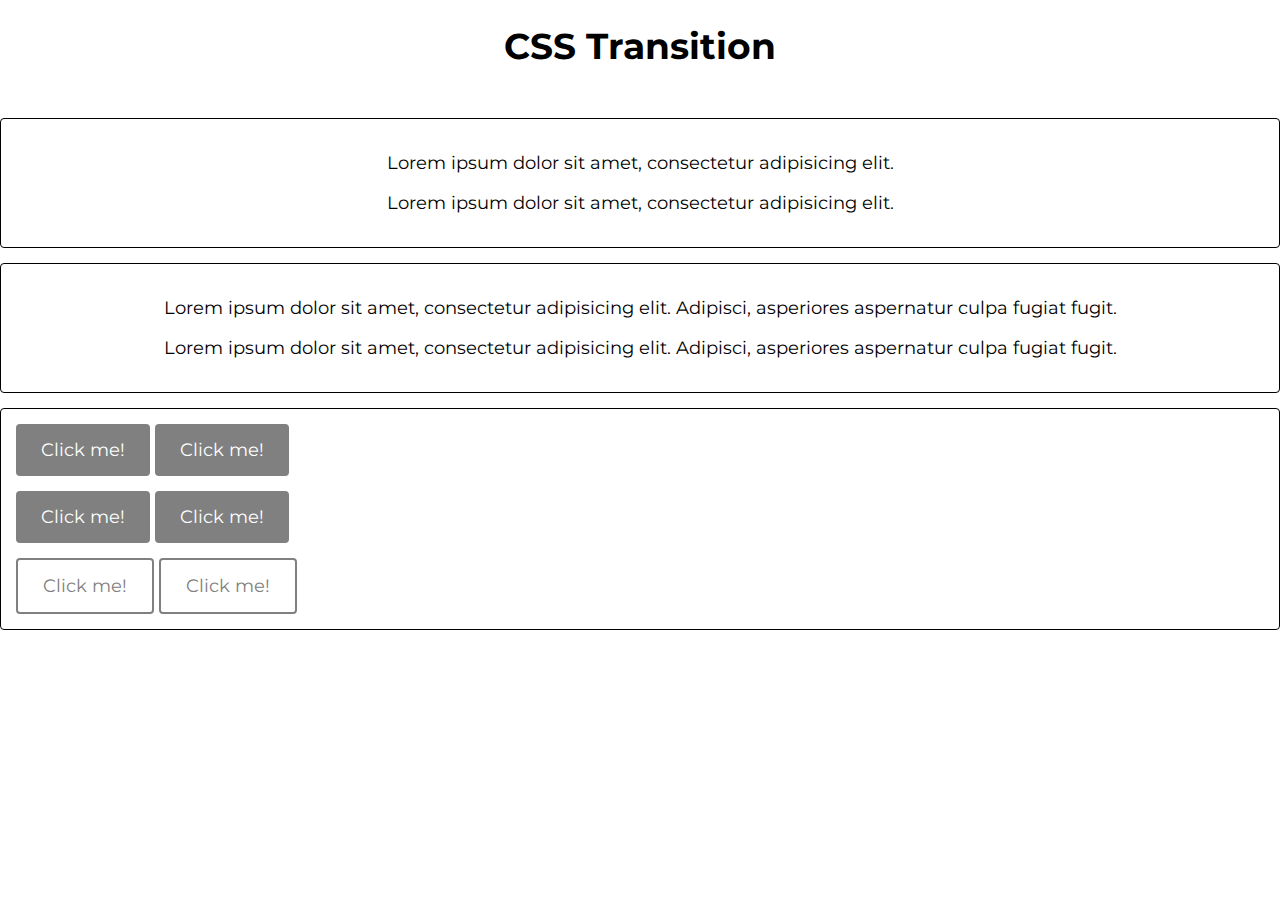
==== transition/index.html @ 91167716 "start" ====
<!doctype html>
<html lang="en">
<head>
    <meta charset="UTF-8">
    <base href="../">
    <meta name="viewport"
          content="width=device-width, user-scalable=no, initial-scale=1.0, maximum-scale=1.0, minimum-scale=1.0">
    <meta http-equiv="X-UA-Compatible" content="ie=edge">
    <link rel="stylesheet" href="css/index.css">
    <link rel="stylesheet" href="css/transition.css">
    <link rel="preconnect" href="https://fonts.gstatic.com">
    <link href="https://fonts.googleapis.com/css2?family=Montserrat:ital,wght@0,600;0,800;1,400&display=swap"
          rel="stylesheet">
    <title>CSS Transition</title>
</head>
<body>
<div class="container">
    <h1 class="title">CSS Transition</h1>

    <div class="panel">
        <p class="text-center text-transition">
            Lorem ipsum dolor sit amet, consectetur adipisicing elit.
        </p>

        <p class="text-center transitioned text-transition">
            Lorem ipsum dolor sit amet, consectetur adipisicing elit.
        </p>
    </div>

    <div class="panel">
        <p class="text-center fs-transition">
            Lorem ipsum dolor sit amet, consectetur adipisicing elit. Adipisci, asperiores aspernatur culpa fugiat fugit.
        </p>
        <p class="text-center transitioned fs-transition">
            Lorem ipsum dolor sit amet, consectetur adipisicing elit. Adipisci, asperiores aspernatur culpa fugiat fugit.
        </p>
    </div>

    <div class="panel">
        <div class="row">
            <button class="button opacity-transition">Click me!</button>
            <button class="transitioned button opacity-transition">Click me!</button>
        </div>

        <div class="row">
            <button class="button btn-colored">Click me!</button>
            <button class="transitioned button btn-colored">Click me!</button>
        </div>

        <div class="row">
            <button class="button btn-bordered">Click me!</button>
            <button class="transitioned button btn-bordered">Click me!</button>
        </div>
    </div>
</div>
</body>
</html>
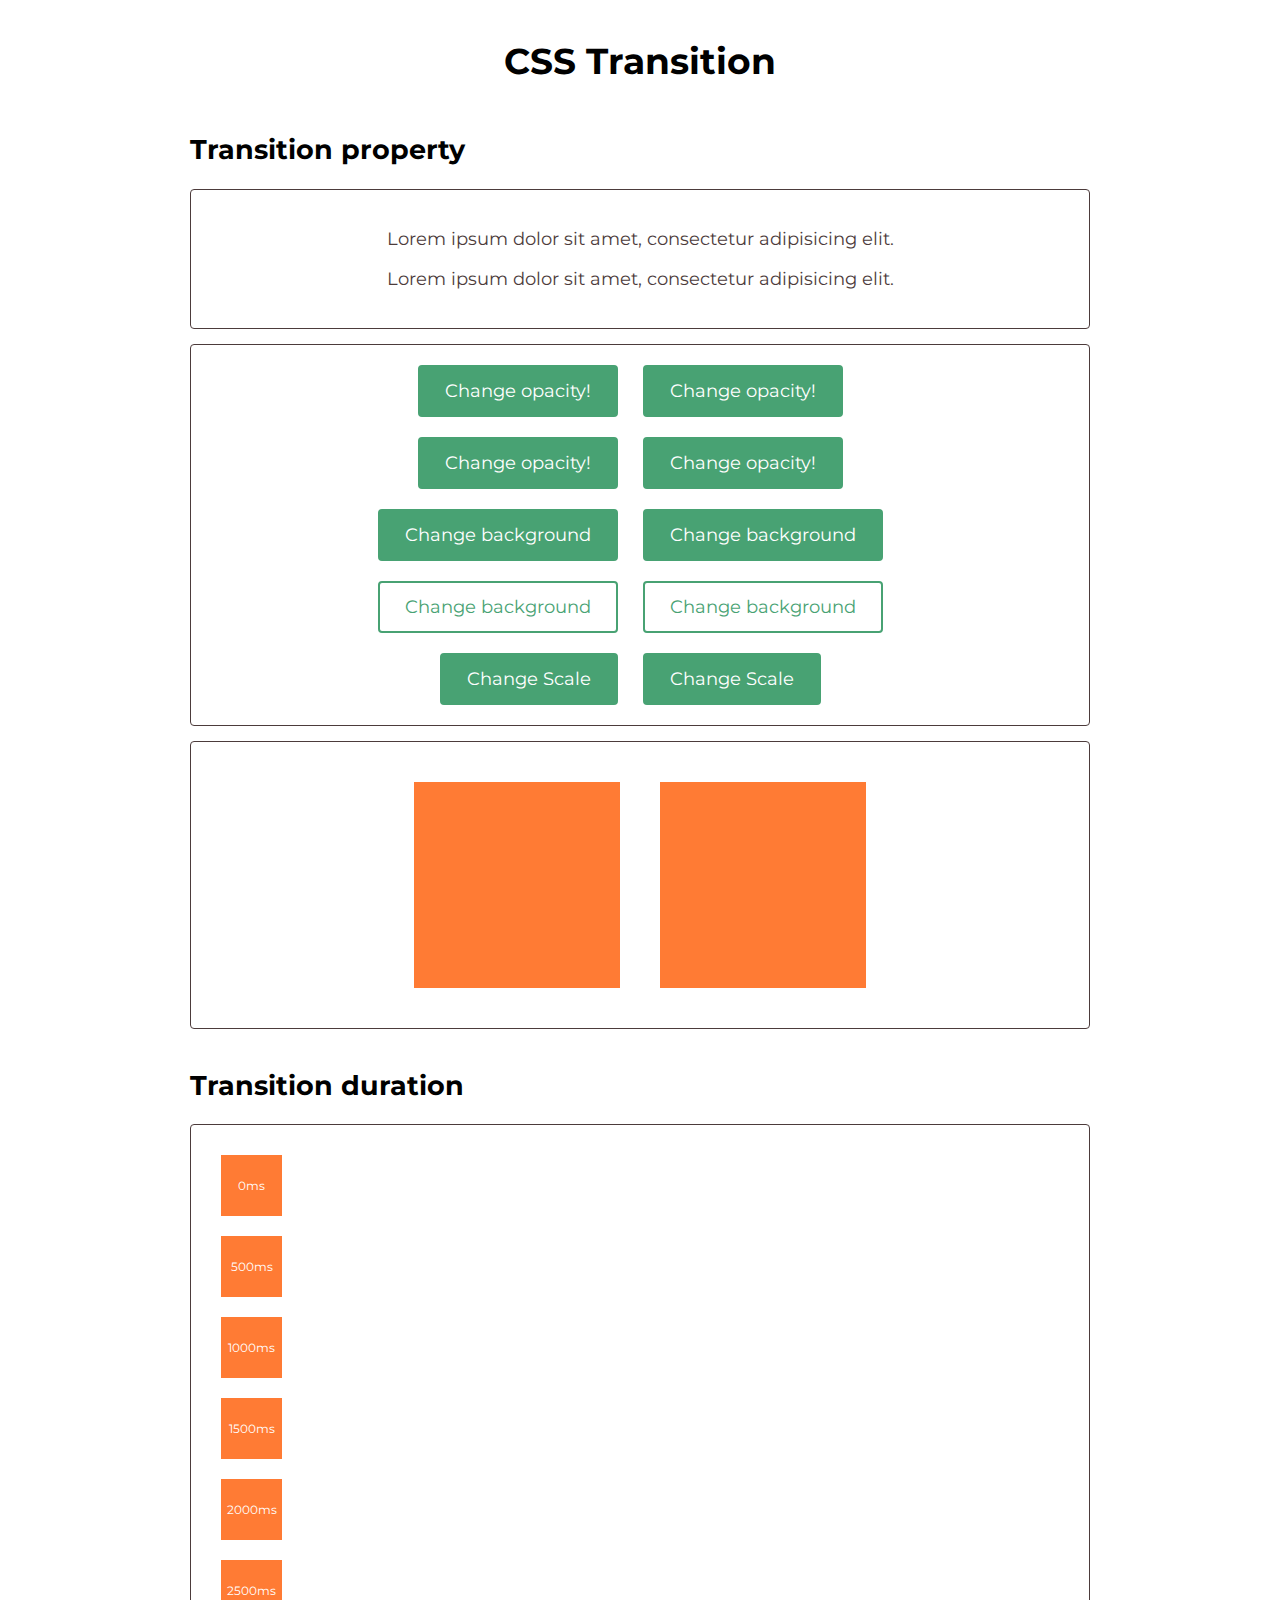
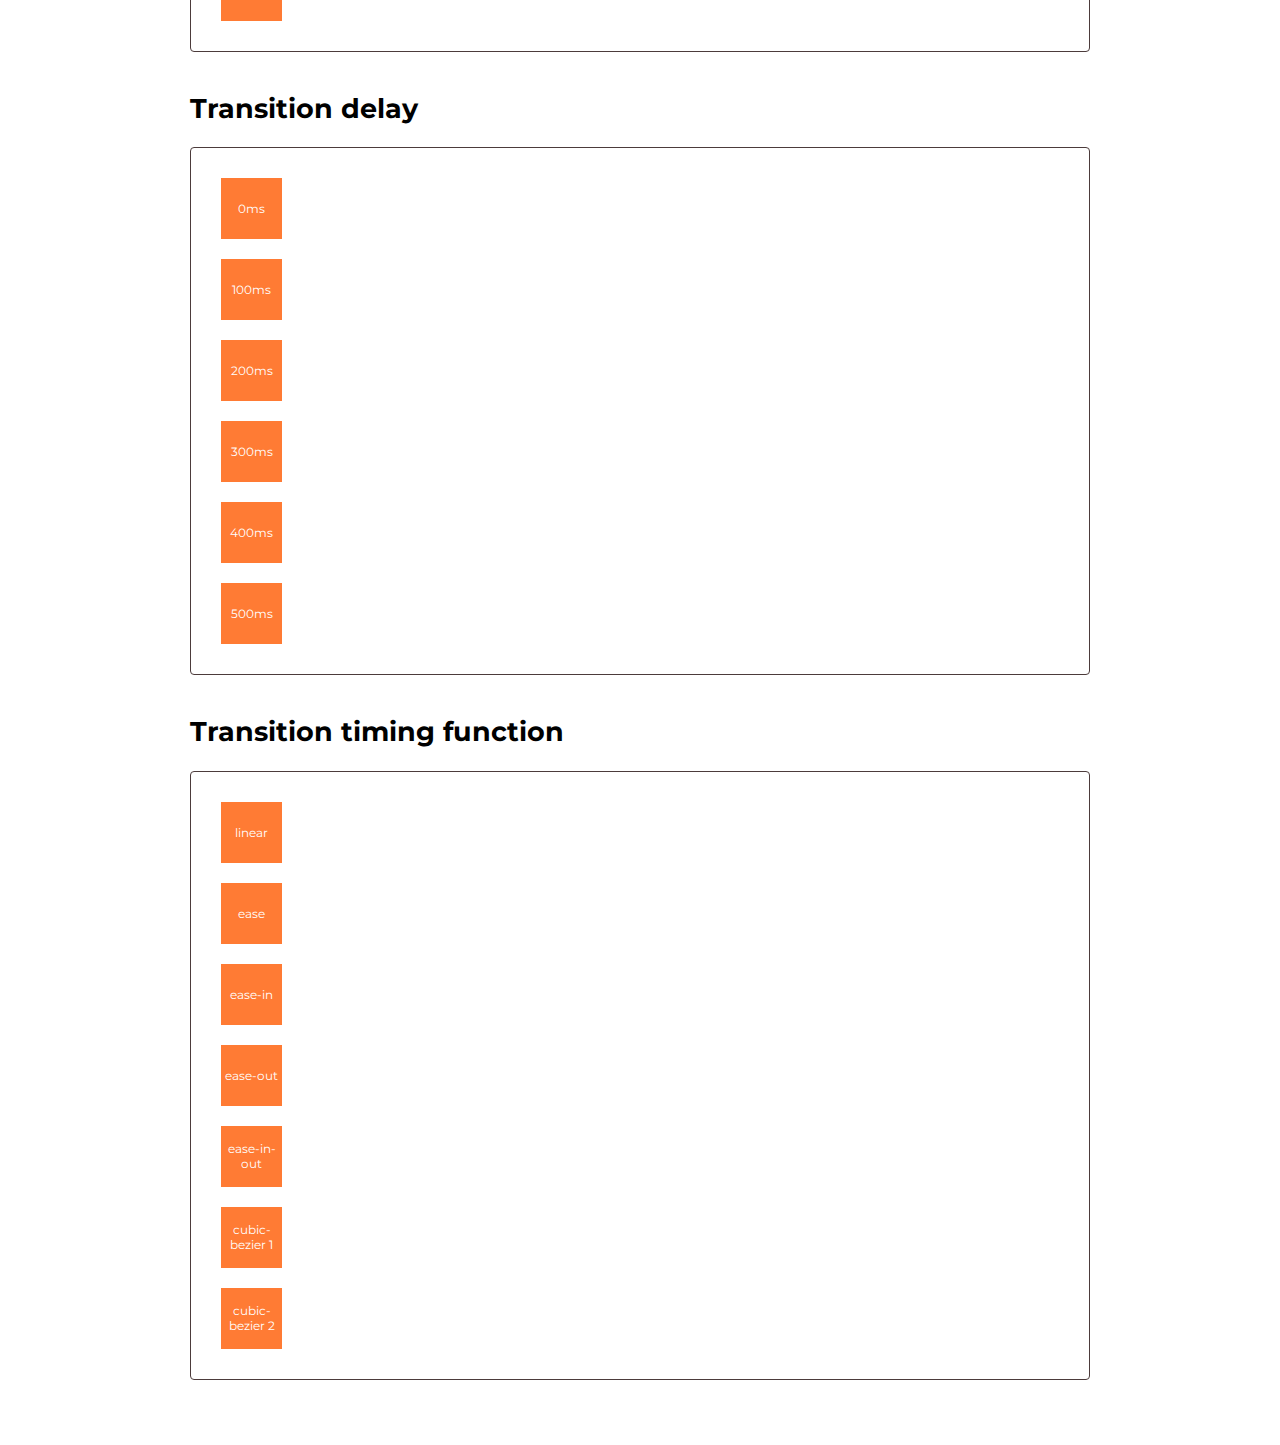
==== commit 35589ece: "Add transition examples" ====
--- a/transition/index.html
+++ b/transition/index.html
@@ -17,39 +17,155 @@
 <div class="container">
     <h1 class="title">CSS Transition</h1>
 
-    <div class="panel">
-        <p class="text-center text-transition">
+    <h2>Transition property</h2>
+    <div class="panel text-center">
+        <p class="text-red">
             Lorem ipsum dolor sit amet, consectetur adipisicing elit.
         </p>
 
-        <p class="text-center transitioned text-transition">
+        <p class="transitioned text-red">
             Lorem ipsum dolor sit amet, consectetur adipisicing elit.
         </p>
     </div>
 
-    <div class="panel">
-        <p class="text-center fs-transition">
-            Lorem ipsum dolor sit amet, consectetur adipisicing elit. Adipisci, asperiores aspernatur culpa fugiat fugit.
-        </p>
-        <p class="text-center transitioned fs-transition">
-            Lorem ipsum dolor sit amet, consectetur adipisicing elit. Adipisci, asperiores aspernatur culpa fugiat fugit.
-        </p>
+    <div class="panel text-center">
+        <div class="row">
+            <button class="button opacity-transition">Change opacity!</button>
+            <button class="transitioned button opacity-transition">Change opacity!</button>
+        </div>
+
+        <div class="row">
+            <button class="button btn-shadowed">Change opacity!</button>
+            <button class="transitioned button btn-shadowed">Change opacity!</button>
+        </div>
+
+        <div class="row">
+            <button class="button btn-colored">Change background</button>
+            <button class="transitioned button btn-colored">Change background</button>
+        </div>
+
+        <div class="row">
+            <button class="button btn-bordered">Change background</button>
+            <button class="transitioned button btn-bordered">Change background</button>
+        </div>
+
+        <div class="row">
+            <button class="button btn-scaled">Change Scale</button>
+            <button class="transitioned button btn-scaled">Change Scale</button>
+        </div>
     </div>
 
     <div class="panel">
+        <div class="row flex j-c-center ">
+            <div class="box"></div>
+            <div class="box transitioned"></div>
+        </div>
+    </div>
+
+    <h2>Transition duration</h2>
+    <div class="panel transitioned time-funcs">
         <div class="row">
-            <button class="button opacity-transition">Click me!</button>
-            <button class="transitioned button opacity-transition">Click me!</button>
+            <div class="box box-sm box-move-right">
+                <span>0ms</span>
+            </div>
         </div>
+        <div class="row">
+            <div class="box box-sm box-move-right duration-1">
+                <span>500ms</span>
+            </div>
+        </div>
+        <div class="row">
+            <div class="box box-sm box-move-right duration-2">
+                <span>1000ms</span>
+            </div>
+        </div>
+        <div class="row">
+            <div class="box box-sm box-move-right duration-3">
+                <span>1500ms</span>
+            </div>
+        </div>
+        <div class="row">
+            <div class="box box-sm box-move-right duration-4">
+                <span>2000ms</span>
+            </div>
+        </div>
+        <div class="row">
+            <div class="box box-sm box-move-right duration-5">
+                <span>2500ms</span>
+            </div>
+        </div>
+    </div>
 
+    <h2>Transition delay</h2>
+    <div class="panel transitioned time-funcs">
         <div class="row">
-            <button class="button btn-colored">Click me!</button>
-            <button class="transitioned button btn-colored">Click me!</button>
+            <div class="box box-sm box-move-right transitioned-long">
+                <span>0ms</span>
+            </div>
         </div>
+        <div class="row">
+            <div class="box box-sm box-move-right transitioned-long delay-1">
+                <span>100ms</span>
+            </div>
+        </div>
+        <div class="row">
+            <div class="box box-sm box-move-right transitioned-long delay-2">
+                <span>200ms</span>
+            </div>
+        </div>
+        <div class="row">
+            <div class="box box-sm box-move-right transitioned-long delay-3">
+                <span>300ms</span>
+            </div>
+        </div>
+        <div class="row">
+            <div class="box box-sm box-move-right transitioned-long delay-4">
+                <span>400ms</span>
+            </div>
+        </div>
+        <div class="row">
+            <div class="box box-sm box-move-right transitioned-long delay-5">
+                <span>500ms</span>
+            </div>
+        </div>
+    </div>
 
+    <h2>Transition timing function</h2>
+    <div class="panel transitioned time-funcs">
         <div class="row">
-            <button class="button btn-bordered">Click me!</button>
-            <button class="transitioned button btn-bordered">Click me!</button>
+            <div class="box box-sm box-move-right transitioned-long linear">
+                <span>linear</span>
+            </div>
+        </div>
+        <div class="row">
+            <div class="box box-sm box-move-right transitioned-long ease">
+                <span>ease</span>
+            </div>
+        </div>
+        <div class="row">
+            <div class="box box-sm box-move-right transitioned-long ease-in">
+                <span>ease-in</span>
+            </div>
+        </div>
+        <div class="row">
+            <div class="box box-sm box-move-right transitioned-long ease-out">
+                <span>ease-out</span>
+            </div>
+        </div>
+        <div class="row">
+            <div class="box box-sm box-move-right transitioned-long ease-in-out">
+                <span>ease-in-out</span>
+            </div>
+        </div>
+        <div class="row">
+            <div class="box box-sm box-move-right transitioned-long custom-1">
+                <span>cubic-bezier 1</span>
+            </div>
+        </div>
+        <div class="row">
+            <div class="box box-sm box-move-right transitioned-long custom-2">
+                <span>cubic-bezier 2</span>
+            </div>
         </div>
     </div>
 </div>
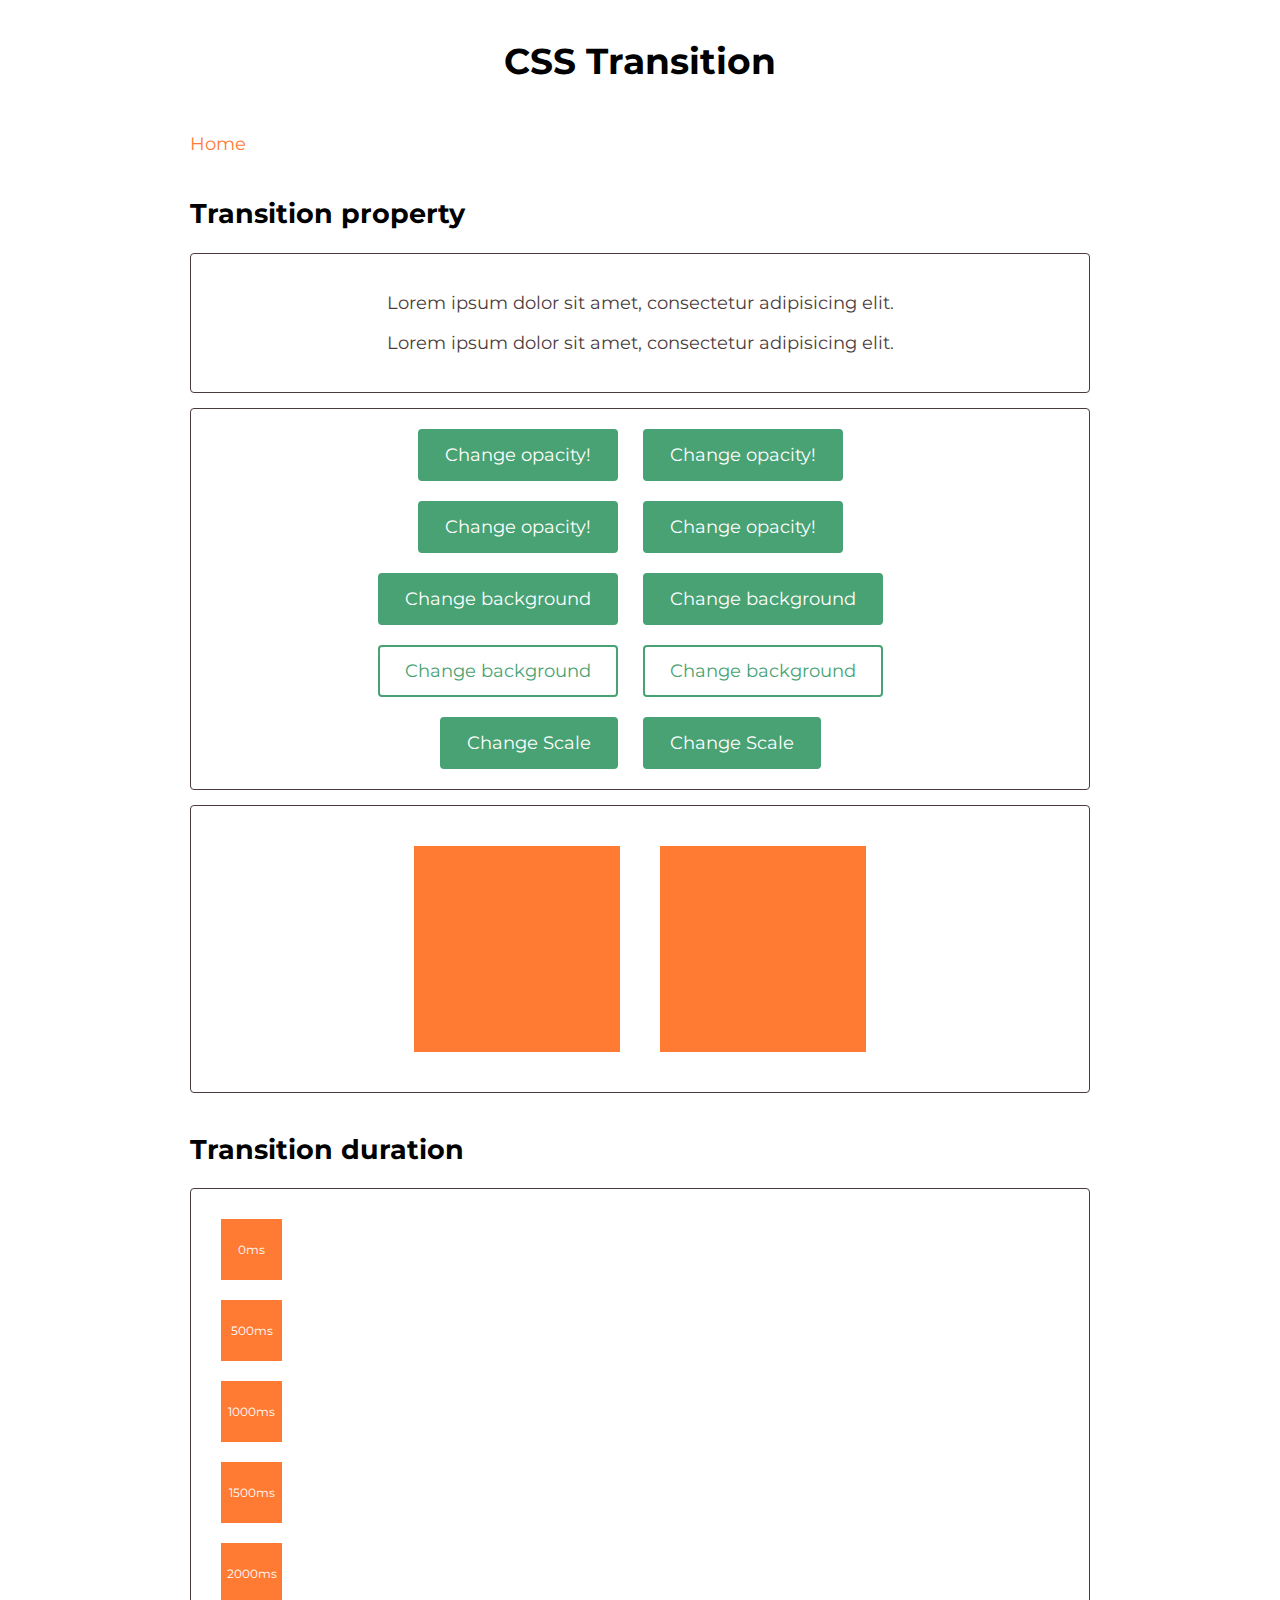
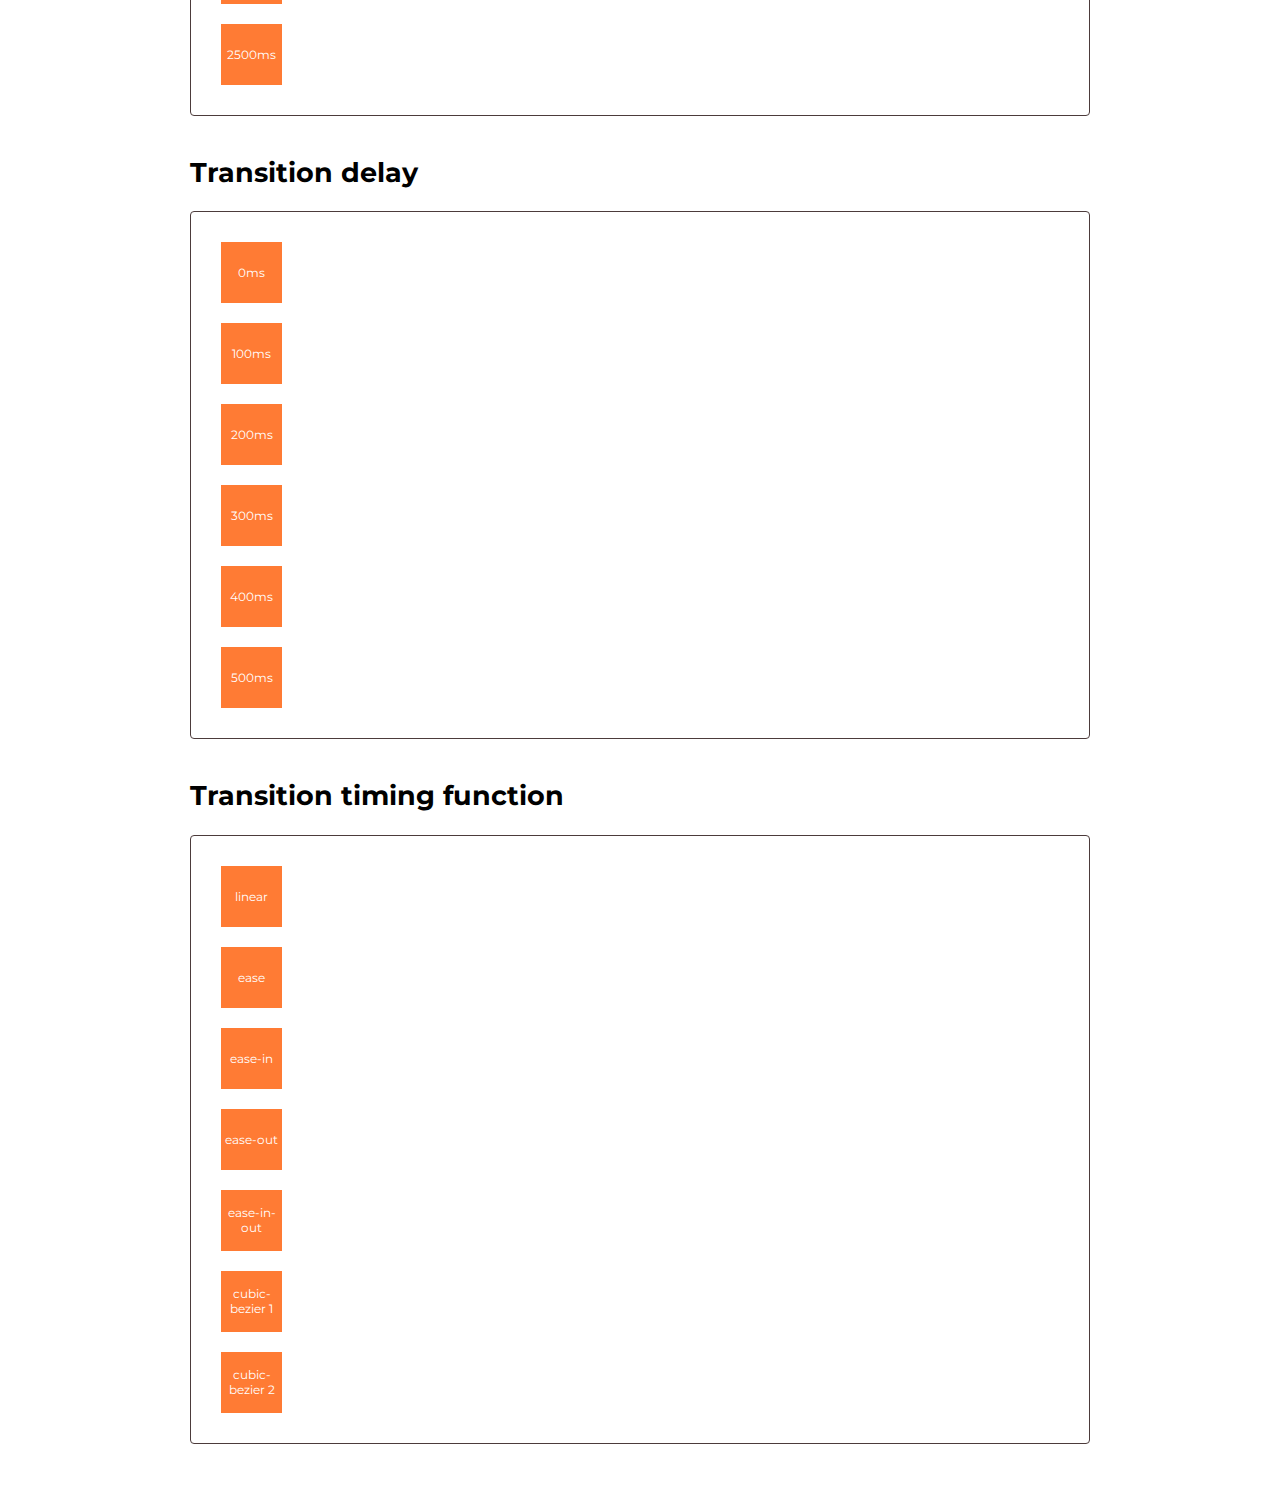
==== commit 1a494739: "Add transition examples" ====
--- a/transition/index.html
+++ b/transition/index.html
@@ -16,6 +16,9 @@
 <body>
 <div class="container">
     <h1 class="title">CSS Transition</h1>
+    <div>
+        <a href="/">Home</a>
+    </div>
 
     <h2>Transition property</h2>
     <div class="panel text-center">
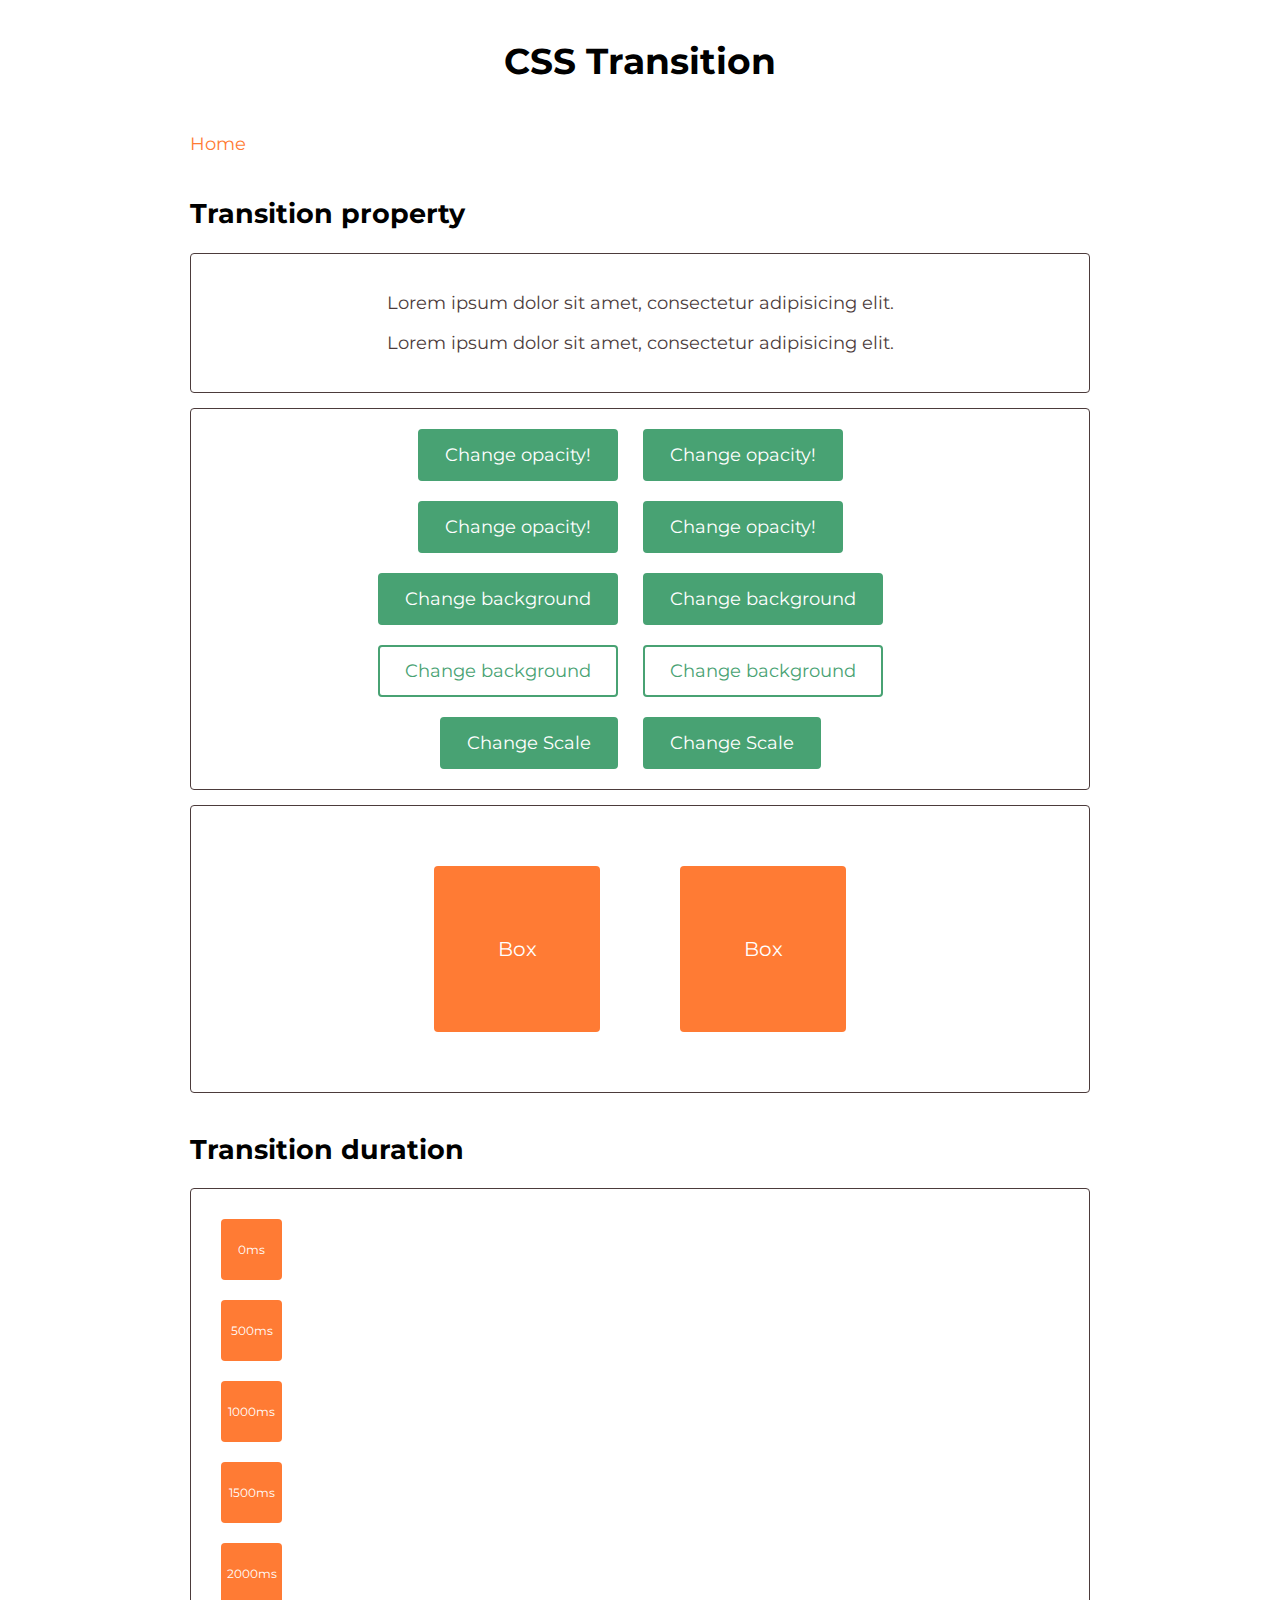
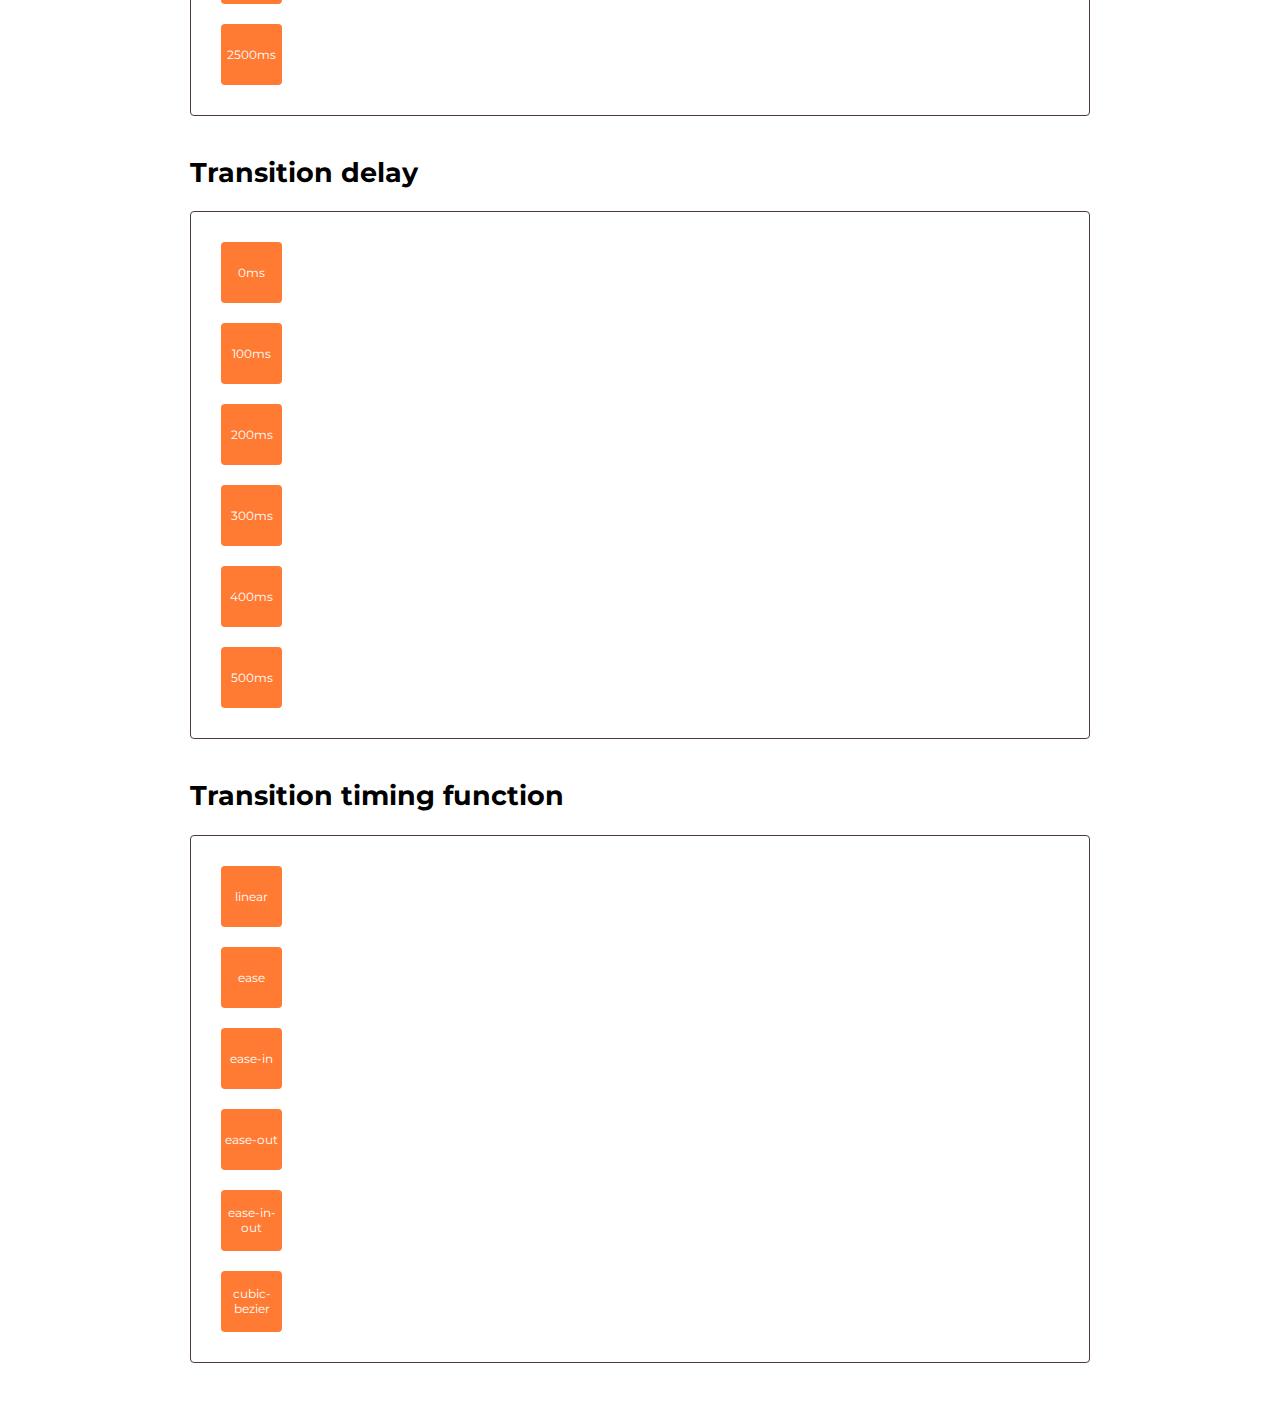
==== commit 2506d26a: "Add animation examples" ====
--- a/transition/index.html
+++ b/transition/index.html
@@ -17,7 +17,7 @@
 <div class="container">
     <h1 class="title">CSS Transition</h1>
     <div>
-        <a href="/">Home</a>
+        <a href="./">Home</a>
     </div>
 
     <h2>Transition property</h2>
@@ -33,8 +33,8 @@
 
     <div class="panel text-center">
         <div class="row">
-            <button class="button opacity-transition">Change opacity!</button>
-            <button class="transitioned button opacity-transition">Change opacity!</button>
+            <button class="button opacity-75">Change opacity!</button>
+            <button class="transitioned button opacity-75">Change opacity!</button>
         </div>
 
         <div class="row">
@@ -60,8 +60,8 @@
 
     <div class="panel">
         <div class="row flex j-c-center ">
-            <div class="box"></div>
-            <div class="box transitioned"></div>
+            <div class="box box-rotate">Box</div>
+            <div class="box box-rotate transitioned">Box</div>
         </div>
     </div>
 
@@ -162,12 +162,7 @@
         </div>
         <div class="row">
             <div class="box box-sm box-move-right transitioned-long custom-1">
-                <span>cubic-bezier 1</span>
-            </div>
-        </div>
-        <div class="row">
-            <div class="box box-sm box-move-right transitioned-long custom-2">
-                <span>cubic-bezier 2</span>
+                <span>cubic-bezier</span>
             </div>
         </div>
     </div>
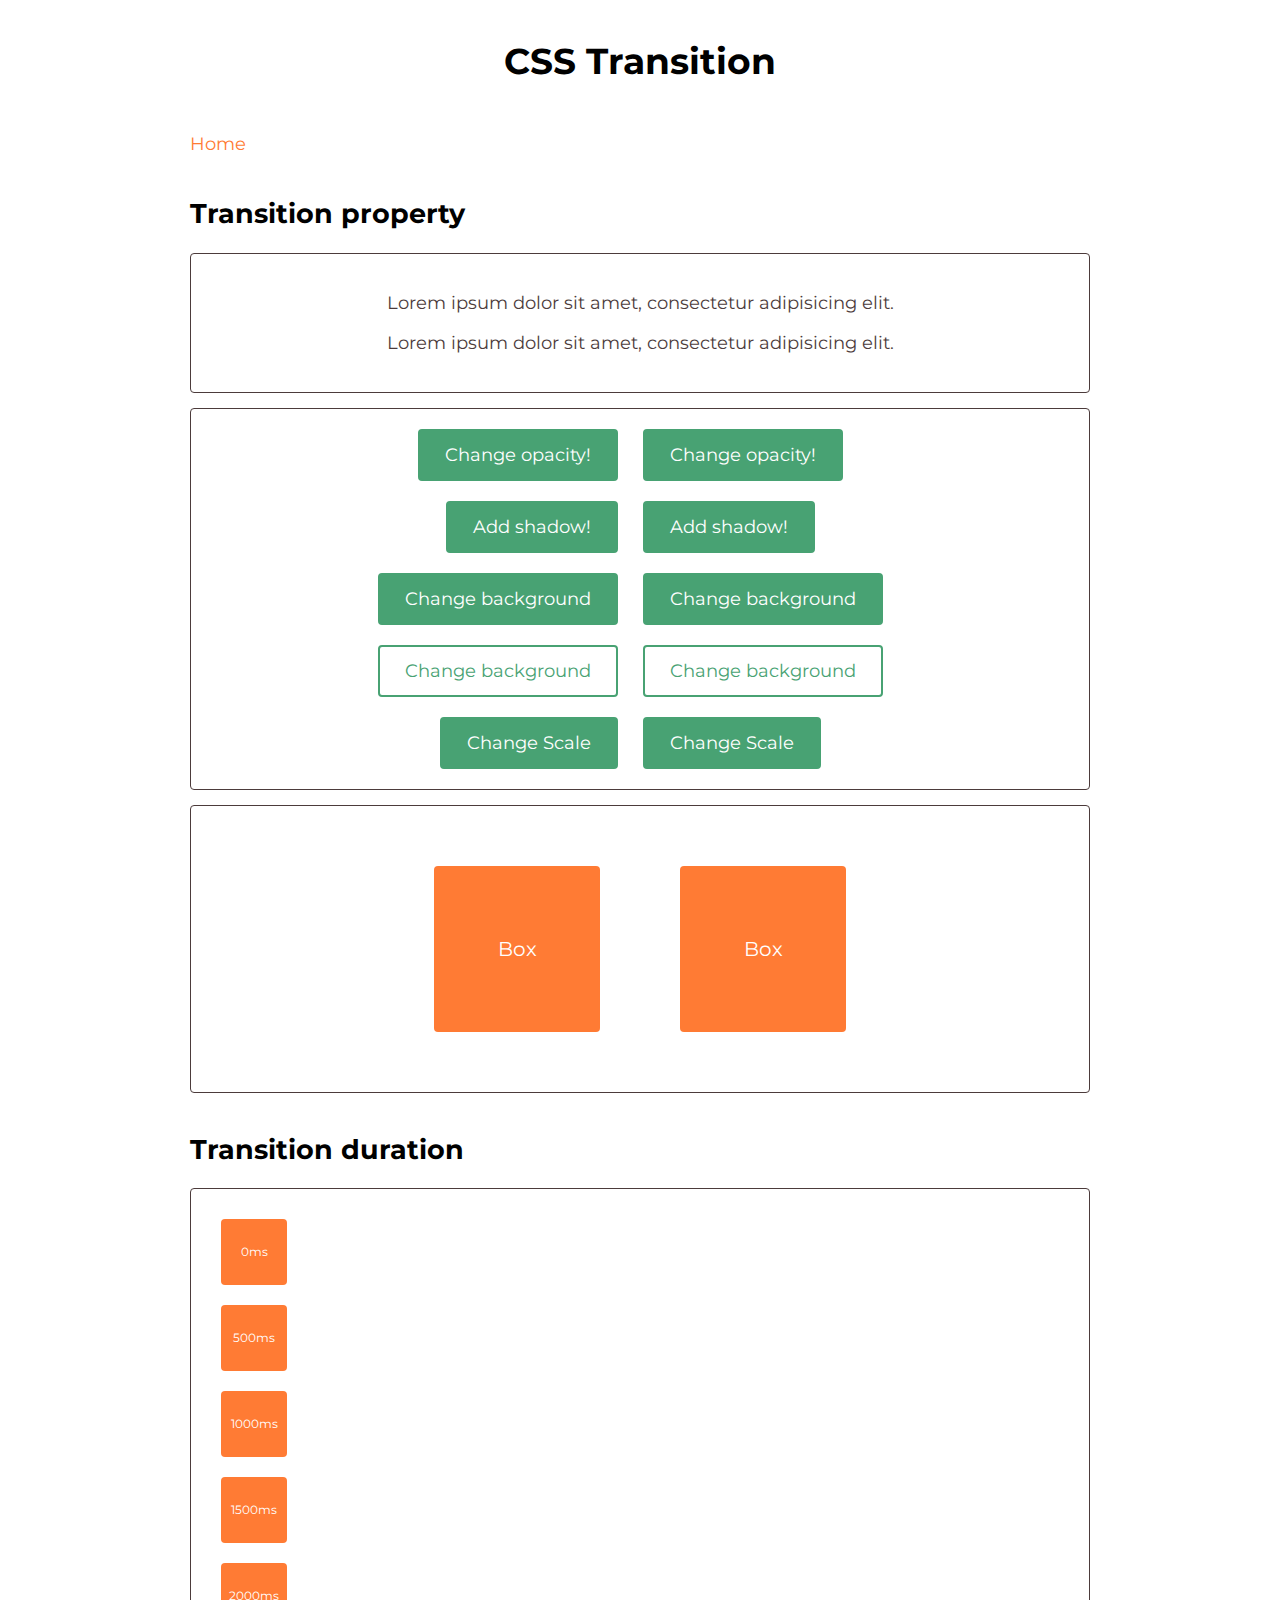
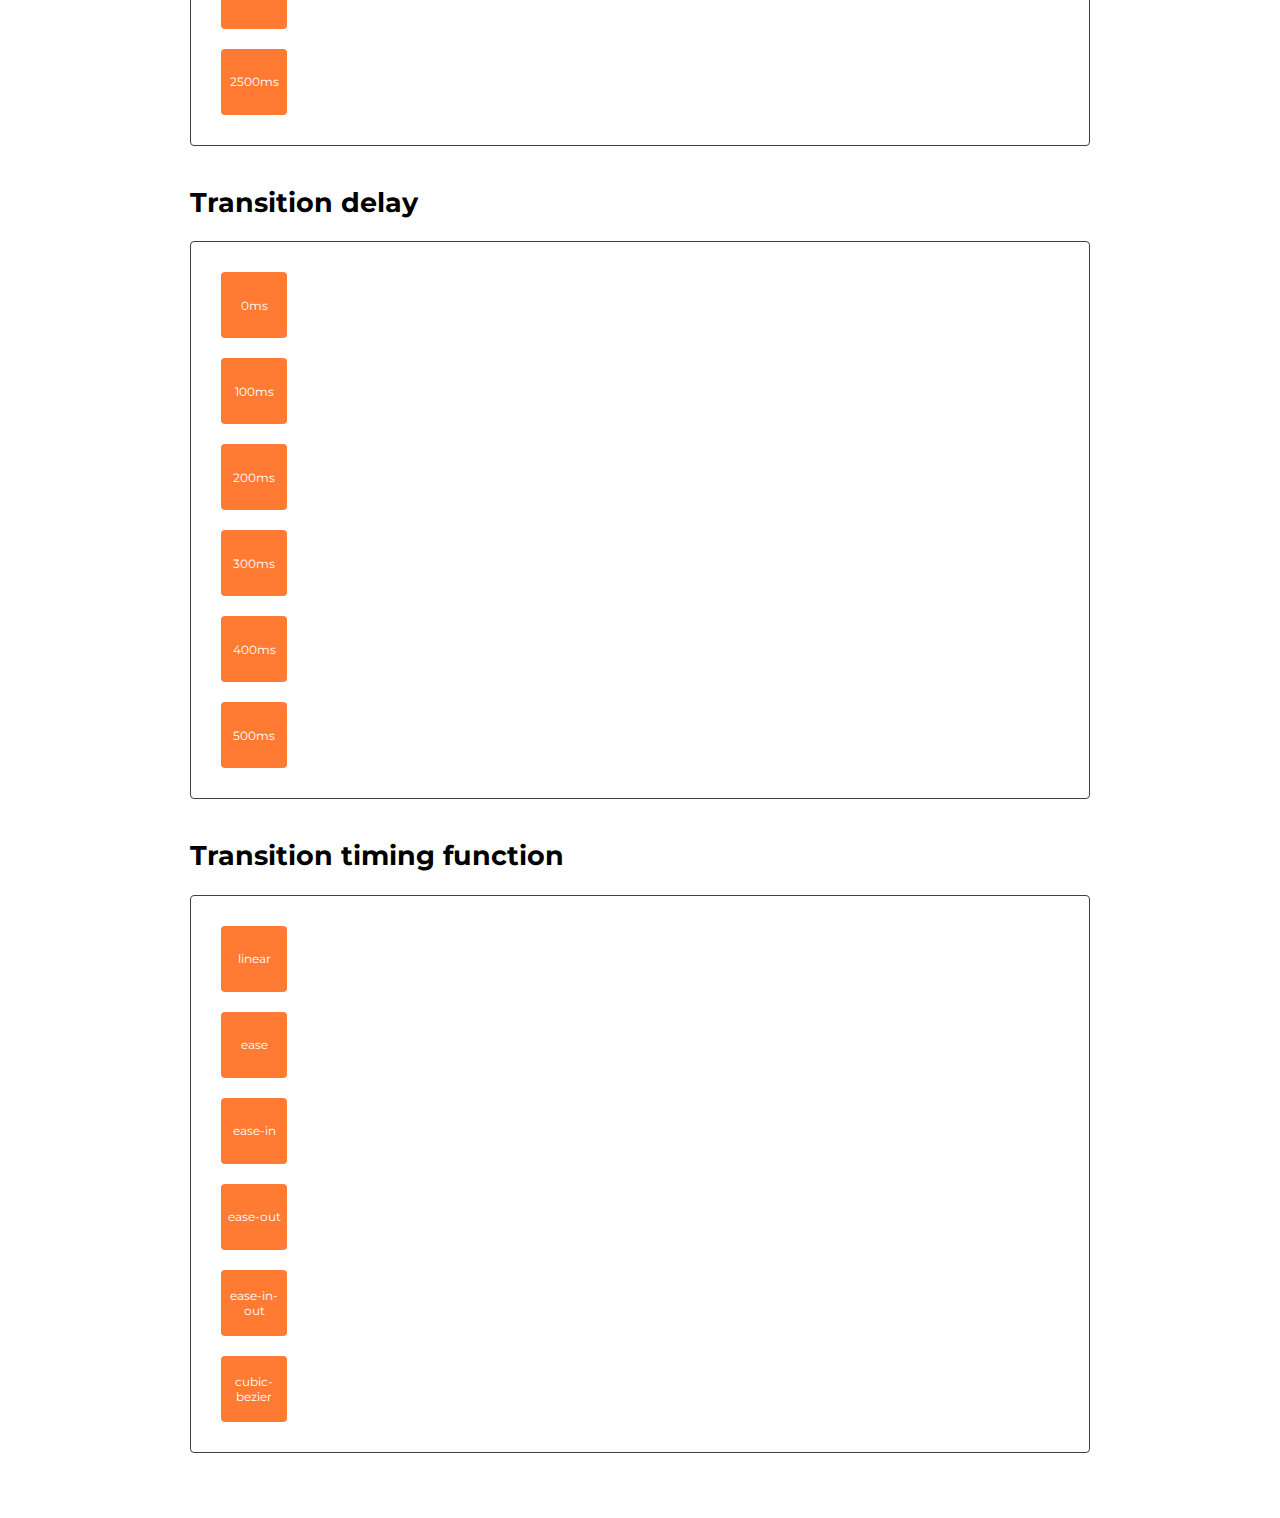
==== commit cc8113e6: "text fix" ====
--- a/transition/index.html
+++ b/transition/index.html
@@ -38,8 +38,8 @@
         </div>
 
         <div class="row">
-            <button class="button btn-shadowed">Change opacity!</button>
-            <button class="transitioned button btn-shadowed">Change opacity!</button>
+            <button class="button btn-shadowed">Add shadow!</button>
+            <button class="transitioned button btn-shadowed">Add shadow!</button>
         </div>
 
         <div class="row">
@@ -168,4 +168,4 @@
     </div>
 </div>
 </body>
-</html>+</html>
